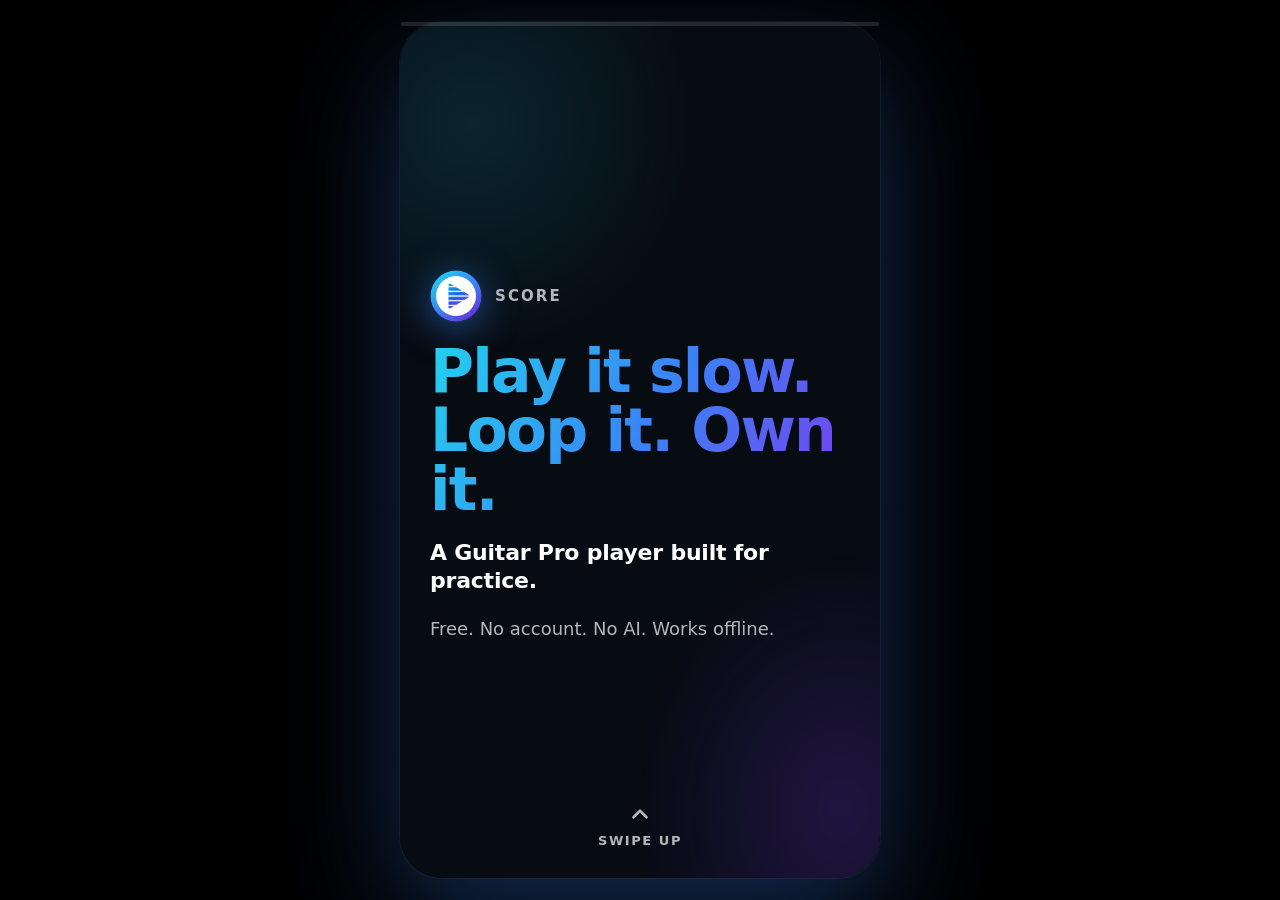
==== slides.html @ 5cded138 "Score v1.1.0: new sounds, guitar sound switch, fixes, logo, tour" ====
<!DOCTYPE html>
<html lang="en">
<head>
<meta charset="utf-8">
<meta name="viewport" content="width=device-width, initial-scale=1, viewport-fit=cover">
<title>Score in 2 minutes</title>
<meta name="description" content="A free Guitar Pro player for practice. Slow it down, loop a section, mute or solo tracks. No account, works offline.">
<meta name="theme-color" content="#070b12">
<link rel="icon" type="image/png" href="favicon.png">

<meta property="og:type" content="website">
<meta property="og:title" content="Score, play it slow, loop it, own it">
<meta property="og:description" content="A free Guitar Pro player for practice. Slow it down, loop a section, mute or solo tracks. No account, works offline.">
<meta property="og:image" content="https://rohittabs.github.io/score/icon-512.png">
<meta property="og:url" content="https://rohittabs.github.io/score/slides.html">
<meta name="twitter:card" content="summary_large_image">
<meta name="twitter:title" content="Score, play it slow, loop it, own it">
<meta name="twitter:description" content="A free Guitar Pro player for practice. Slow it down, loop a section, mute or solo tracks. No account, works offline.">
<meta name="twitter:image" content="https://rohittabs.github.io/score/icon-512.png">

<style>
:root{
  --bg:#070b12;
  --grad:linear-gradient(120deg,#22d3ee 0%,#3b82f6 52%,#7c3aed 100%);
  --muted:rgba(255,255,255,.7);
}
*{box-sizing:border-box;-webkit-tap-highlight-color:transparent}
html,body{margin:0;padding:0;height:100%;background:#000}
body{
  font-family:"SF Pro Display",-apple-system,BlinkMacSystemFont,"Segoe UI",system-ui,"Helvetica Neue",Arial,sans-serif;
  color:#fff;-webkit-font-smoothing:antialiased;text-rendering:optimizeLegibility;
}

.stage{height:100dvh;width:100%;display:flex;align-items:center;justify-content:center;background:#000;}
.feed{
  position:relative;height:100dvh;width:100%;max-width:480px;background:var(--bg);
  overflow-y:scroll;overflow-x:hidden;
  scroll-snap-type:y mandatory;scroll-behavior:smooth;
  -ms-overflow-style:none;scrollbar-width:none;
}
.feed::-webkit-scrollbar{display:none;width:0;height:0}
@media (min-width:520px){
  .stage{padding:22px}
  .feed{height:min(920px,calc(100dvh - 44px));border-radius:42px;box-shadow:0 40px 120px rgba(59,130,246,.32),0 0 0 1px rgba(255,255,255,.06);}
}

.slide{
  height:100dvh;width:100%;scroll-snap-align:start;scroll-snap-stop:always;
  display:flex;flex-direction:column;justify-content:flex-start;
  padding:calc(64px + env(safe-area-inset-top)) 30px calc(52px + env(safe-area-inset-bottom));
  position:relative;overflow-y:auto;overflow-x:hidden;
  -ms-overflow-style:none;scrollbar-width:none;
}
.slide::-webkit-scrollbar{display:none;width:0;height:0}
@media (min-width:520px){ .slide{height:min(920px,calc(100dvh - 44px))} }

.slide::after{content:"";position:absolute;inset:0;pointer-events:none;opacity:.9;
  background:radial-gradient(70% 40% at 15% 12%,rgba(34,211,238,.15),transparent 70%),radial-gradient(60% 42% at 92% 92%,rgba(124,58,237,.24),transparent 72%);}

.inner{position:relative;z-index:1;display:flex;flex-direction:column;gap:20px;margin:auto 0}

.rise{opacity:0;transform:translateY(26px);transition:opacity .7s cubic-bezier(.2,.8,.2,1),transform .7s cubic-bezier(.2,.8,.2,1)}
.slide.inview .rise{opacity:1;transform:none}
.slide.inview .rise:nth-child(2){transition-delay:.08s}
.slide.inview .rise:nth-child(3){transition-delay:.16s}
.slide.inview .rise:nth-child(4){transition-delay:.24s}
.slide.inview .rise:nth-child(5){transition-delay:.32s}
.slide.inview .rise:nth-child(6){transition-delay:.4s}
.slide.inview .rise:nth-child(7){transition-delay:.48s}

h1,h2,p,ul{margin:0}
.kicker{font-size:13px;font-weight:800;letter-spacing:.16em;text-transform:uppercase;color:var(--muted)}
h1{font-size:60px;font-weight:850;line-height:.98;letter-spacing:-.03em}
h2{font-size:37px;font-weight:820;line-height:1.08;letter-spacing:-.02em}
.lead{font-size:22px;font-weight:750;line-height:1.28;letter-spacing:-.01em}
p{font-size:18px;line-height:1.5;color:var(--muted);font-weight:500}
p strong{color:#fff;font-weight:750}
.gt{background:var(--grad);-webkit-background-clip:text;background-clip:text;color:transparent}
.stat{font-size:118px;font-weight:850;line-height:.86;letter-spacing:-.04em}
.stat.sm{font-size:82px}

.ladder{display:flex;flex-direction:column;gap:14px}
.ladder .item{display:flex;flex-direction:column;gap:8px}
.ladder .lab{display:flex;justify-content:space-between;font-size:17px;font-weight:700;gap:12px}
.ladder .lab .pct{color:var(--muted);font-weight:600;font-size:15px;text-align:right}
.ladder .bar{height:12px;border-radius:8px;background:rgba(255,255,255,.1);overflow:hidden}
.ladder .fill{height:100%;border-radius:8px;background:var(--grad);width:0;transition:width 1s cubic-bezier(.2,.8,.2,1)}
.slide.inview .ladder .fill{width:var(--w)}

.tones{display:flex;flex-direction:column;gap:13px}
.tone{background:rgba(255,255,255,.05);border:1px solid rgba(255,255,255,.1);border-radius:18px;padding:15px 17px}
.tone .t{font-size:13px;font-weight:800;letter-spacing:.12em;text-transform:uppercase;color:var(--muted);margin-bottom:6px}
.tone .q{font-size:18px;font-weight:750;letter-spacing:-.01em;line-height:1.3}

.grid{display:grid;grid-template-columns:1fr 1fr;gap:12px}
.gcell{background:rgba(255,255,255,.05);border:1px solid rgba(255,255,255,.1);border-radius:17px;padding:14px 15px}
.gcell .n{font-size:27px;font-weight:850;letter-spacing:-.02em;line-height:1}
.gcell .l{font-size:14px;color:var(--muted);font-weight:600;margin-top:5px;line-height:1.3}

.keys{display:grid;grid-template-columns:auto 1fr;gap:9px 14px;align-items:center}
.keys kbd{font-family:ui-monospace,"SF Mono",Menlo,monospace;font-size:14px;font-weight:700;color:#fff;background:rgba(255,255,255,.08);border:1px solid rgba(255,255,255,.16);border-bottom-width:3px;border-radius:9px;padding:5px 10px;text-align:center;white-space:nowrap}
.keys span{font-size:16px;font-weight:600;color:var(--muted)}

.tabstaff{position:relative;height:116px;border-radius:18px;background:rgba(255,255,255,.05);border:1px solid rgba(255,255,255,.1);overflow:hidden}
.tabstaff i{position:absolute;left:16px;right:16px;height:2px;background:rgba(255,255,255,.22)}
.tabstaff .loop{position:absolute;top:10px;bottom:10px;left:30%;width:38%;border-radius:10px;background:rgba(124,58,237,.3);border:2px solid #8b5cf6}
.tabstaff .head{position:absolute;top:10px;bottom:10px;left:30%;width:3px;border-radius:2px;background:#22d3ee;box-shadow:0 0 14px #22d3ee}
.slide.inview .tabstaff .head{animation:sweep 2.4s linear infinite}
@keyframes sweep{from{left:30%}to{left:68%}}

.cta{display:inline-flex;align-items:center;justify-content:center;gap:9px;background:var(--grad);color:#fff;font-size:19px;font-weight:800;padding:17px 26px;border-radius:16px;border:none;cursor:pointer;box-shadow:0 16px 40px -12px rgba(59,130,246,.75);text-decoration:none;font-family:inherit}
.cta:active{transform:scale(.98)}
.cta.ghost{background:rgba(255,255,255,.07);border:1px solid rgba(255,255,255,.16);box-shadow:none}
.copied{font-size:15px;font-weight:700;color:#3ddc97;opacity:0;transition:opacity .3s}
.copied.on{opacity:1}
.url{font-size:20px;font-weight:800;letter-spacing:-.01em;word-break:break-all}

.brandmark{display:flex;align-items:center;gap:13px}
.brandmark img{width:52px;height:52px;filter:drop-shadow(0 6px 18px rgba(59,130,246,.55))}
.brandmark span{font-size:15px;font-weight:800;letter-spacing:.14em;text-transform:uppercase;color:var(--muted)}

.progress{position:fixed;top:0;left:0;right:0;height:calc(4px + env(safe-area-inset-top));z-index:50;background:transparent;pointer-events:none}
.progress .track{position:absolute;top:env(safe-area-inset-top);left:0;right:0;height:4px;background:rgba(255,255,255,.12)}
.progress .barfill{position:absolute;top:env(safe-area-inset-top);left:0;height:4px;width:0;background:var(--grad);transition:width .2s ease}
@media (min-width:520px){
  .progress{max-width:480px;left:50%;transform:translateX(-50%);top:22px}
  .progress .track,.progress .barfill{top:0;border-radius:0 0 4px 4px}
  .progress{border-radius:42px 42px 0 0;overflow:hidden}
}

.swipe{position:absolute;left:0;right:0;bottom:calc(30px + env(safe-area-inset-bottom));display:flex;flex-direction:column;align-items:center;gap:6px;z-index:2;color:var(--muted)}
.swipe span{font-size:13px;font-weight:700;letter-spacing:.12em;text-transform:uppercase}
.swipe .chev{width:26px;height:26px;animation:bob 1.6s ease-in-out infinite}
@keyframes bob{0%,100%{transform:translateY(0);opacity:.55}50%{transform:translateY(-9px);opacity:1}}
.feed.scrolled .swipe{opacity:0;transition:opacity .4s}

@media (max-height:700px){
  h1{font-size:50px} h2{font-size:31px} .stat{font-size:92px} p{font-size:16.5px} .lead{font-size:20px}
  .slide{padding-top:calc(44px + env(safe-area-inset-top))}
}
@media (prefers-reduced-motion:reduce){
  .rise{transition:none;opacity:1;transform:none}
  .feed{scroll-behavior:auto}
  .swipe .chev{animation:none}
  .ladder .fill{transition:none}
  .slide.inview .tabstaff .head{animation:none}
}
</style>
</head>
<body>
<div class="progress"><div class="track"></div><div class="barfill" id="barfill"></div></div>
<div class="stage">
<div class="feed" id="feed">

  <section class="slide">
    <div class="inner">
      <div class="brandmark rise"><img src="icon-192.png" alt=""><span>Score</span></div>
      <h1 class="gt rise">Play it slow. Loop it. Own it.</h1>
      <p class="lead rise" style="color:#fff">A Guitar Pro player built for practice.</p>
      <p class="rise">Free. No account. No AI. Works offline.</p>
    </div>
    <div class="swipe">
      <svg class="chev" viewBox="0 0 24 24" fill="none" stroke="currentColor" stroke-width="2.4" stroke-linecap="round" stroke-linejoin="round"><path d="M18 15l-6-6-6 6"/></svg>
      <span>Swipe up</span>
    </div>
  </section>

  <section class="slide">
    <div class="inner">
      <p class="kicker rise">The thing every teacher repeats</p>
      <div class="stat gt rise">100%</div>
      <p class="lead rise" style="color:#fff">is the wrong speed to learn a song at.</p>
      <p class="rise">Fingers learn what they repeat. Play it fast and messy and that is what they keep. <strong>Play it slow and clean, then raise the tempo a little at a time.</strong></p>
    </div>
  </section>

  <section class="slide">
    <div class="inner">
      <p class="kicker rise">Step one</p>
      <h2 class="rise">Drop in any Guitar Pro file</h2>
      <p class="rise">Drag a tab onto the page, or tap Open. Every version since Guitar Pro 3 works.</p>
      <div class="grid rise">
        <div class="gcell"><div class="n gt">.gp</div><div class="l">Guitar Pro 7 and 8</div></div>
        <div class="gcell"><div class="n gt">.gpx</div><div class="l">Guitar Pro 6</div></div>
        <div class="gcell"><div class="n gt">.gp5 .gp4</div><div class="l">Guitar Pro 5 and 4</div></div>
        <div class="gcell"><div class="n gt">.gp3</div><div class="l">Guitar Pro 3</div></div>
      </div>
      <p class="rise">MusicXML and Capella files open too. Drop several at once and the rest go straight to your library.</p>
    </div>
  </section>

  <section class="slide">
    <div class="inner">
      <p class="kicker rise">Tempo</p>
      <h2 class="rise">Any speed from a quarter to double</h2>
      <p class="rise">The pitch never changes. The real BPM is always shown next to the percentage.</p>
      <div class="ladder rise">
        <div class="item"><div class="lab"><span>50%</span><span class="pct">Learn the notes</span></div><div class="bar"><div class="fill" style="--w:25%"></div></div></div>
        <div class="item"><div class="lab"><span>75%</span><span class="pct">Clean it up</span></div><div class="bar"><div class="fill" style="--w:50%"></div></div></div>
        <div class="item"><div class="lab"><span>100%</span><span class="pct">Song tempo</span></div><div class="bar"><div class="fill" style="--w:75%"></div></div></div>
        <div class="item"><div class="lab"><span>110%</span><span class="pct">Now it feels easy</span></div><div class="bar"><div class="fill" style="--w:100%"></div></div></div>
      </div>
      <p class="rise">Steps of 5%, from 25% to 200%. Press <strong>-</strong> and <strong>+</strong> on a keyboard, <strong>0</strong> to go back to 100%.</p>
    </div>
  </section>

  <section class="slide">
    <div class="inner">
      <p class="kicker rise">Loop</p>
      <h2 class="rise">Repeat only the hard bars</h2>
      <div class="tabstaff rise">
        <i style="top:18px"></i><i style="top:34px"></i><i style="top:50px"></i><i style="top:66px"></i><i style="top:82px"></i><i style="top:98px"></i>
        <div class="loop"></div><div class="head"></div>
      </div>
      <div class="tones rise">
        <div class="tone"><div class="t">With the mouse or a finger</div><div class="q">Drag across the bars in the music.</div></div>
        <div class="tone"><div class="t">With numbers</div><div class="q">Type "from bar 9 to bar 12" in the Loop panel.</div></div>
        <div class="tone"><div class="t">While it plays</div><div class="q">Press [ where it starts and ] where it ends.</div></div>
      </div>
    </div>
  </section>

  <section class="slide">
    <div class="inner">
      <p class="kicker rise">Time</p>
      <h2 class="rise">A metronome that follows the song</h2>
      <p class="rise">Turn the click on and it follows every tempo and time signature change in the file, at whatever speed you chose.</p>
      <p class="rise"><strong>Count-in</strong> gives you one bar of clicks before the music starts, so your hands are ready when the first note lands.</p>
      <p class="lead gt rise">M for metronome. C for count-in.</p>
    </div>
  </section>

  <section class="slide">
    <div class="inner">
      <p class="kicker rise">Tracks</p>
      <h2 class="rise">You are the mixing desk</h2>
      <div class="tones rise">
        <div class="tone"><div class="t">Mute</div><div class="q">Silence the guitar and play its part yourself over the band.</div></div>
        <div class="tone"><div class="t">Solo</div><div class="q">Hear one instrument alone to work out what it really plays.</div></div>
        <div class="tone"><div class="t">Volume</div><div class="q">A slider for every track, from silent up to 150%.</div></div>
        <div class="tone"><div class="t">Show</div><div class="q">Tick the tracks you want to read. One, several, or all.</div></div>
      </div>
    </div>
  </section>

  <section class="slide">
    <div class="inner">
      <p class="kicker rise">New in 1.1</p>
      <h2 class="rise">Three guitars to choose from</h2>
      <p class="rise">One tap changes every guitar track in the song. Bass, drums and everything else stay as written.</p>
      <div class="tones rise">
        <div class="tone"><div class="t">Acoustic</div><div class="q">Steel string guitar.</div></div>
        <div class="tone"><div class="t">Electric</div><div class="q">Clean electric, sampled from a real guitar through an amp.</div></div>
        <div class="tone"><div class="t">Nylon</div><div class="q">Classical guitar.</div></div>
      </div>
      <p class="rise">Or leave it on <strong>Original</strong> and hear the instruments the tab was written for.</p>
    </div>
  </section>

  <section class="slide">
    <div class="inner">
      <p class="kicker rise">Also new in 1.1</p>
      <h2 class="rise">Recorded instruments, not beeps</h2>
      <p class="rise">Version 1.0 played tiny looped fragments. Now every guitar, bass and drum is a recording of a real instrument that rings out the way a string does.</p>
      <div class="grid rise">
        <div class="gcell"><div class="n gt">128</div><div class="l">instruments</div></div>
        <div class="gcell"><div class="n gt">13</div><div class="l">drum kits</div></div>
        <div class="gcell"><div class="n gt">Room</div><div class="l">a touch of reverb, on or off</div></div>
        <div class="gcell"><div class="n gt">17 MB</div><div class="l">downloaded once, then kept</div></div>
      </div>
    </div>
  </section>

  <section class="slide">
    <div class="inner">
      <p class="kicker rise">Reading</p>
      <h2 class="rise">See it your way</h2>
      <div class="grid rise">
        <div class="gcell"><div class="n gt">Tab</div><div class="l">tab only, notes only, or both together</div></div>
        <div class="gcell"><div class="n gt">Page</div><div class="l">or one long horizontal strip</div></div>
        <div class="gcell"><div class="n gt">Zoom</div><div class="l">50% to 200%</div></div>
        <div class="gcell"><div class="n gt">Dark</div><div class="l">and light themes</div></div>
      </div>
      <p class="rise">A cursor follows the music and the page scrolls with it. Click any note to jump there.</p>
    </div>
  </section>

  <section class="slide">
    <div class="inner">
      <p class="kicker rise">Library</p>
      <h2 class="rise">It remembers where you were</h2>
      <p class="rise">Every file you open is kept on your device. Open it again from the Library with no internet at all.</p>
      <p class="rise"><strong>Score also remembers how you practiced each song:</strong> the tempo, the loop, which tracks were muted, soloed and shown.</p>
      <p class="lead gt rise">Come back tomorrow and carry on at 70%, bars 9 to 12.</p>
    </div>
  </section>

  <section class="slide">
    <div class="inner">
      <p class="kicker rise">On a laptop</p>
      <h2 class="rise">Hands stay on the guitar</h2>
      <div class="keys rise">
        <kbd>Space</kbd><span>Play or pause</span>
        <kbd>S</kbd><span>Stop, back to the start</span>
        <kbd>L</kbd><span>Loop on or off</span>
        <kbd>[ &nbsp;]</kbd><span>Loop start and end at this bar</span>
        <kbd>Esc</kbd><span>Clear the loop</span>
        <kbd>- &nbsp;+</kbd><span>Slower or faster by 5%</span>
        <kbd>&larr; &rarr;</kbd><span>Previous or next bar</span>
        <kbd>M &nbsp;C</kbd><span>Metronome, count-in</span>
        <kbd>T</kbd><span>Show or hide the side panel</span>
        <kbd>?</kbd><span>All shortcuts</span>
      </div>
    </div>
  </section>

  <section class="slide">
    <div class="inner">
      <p class="kicker rise">Nothing is sent anywhere</p>
      <h2 class="rise">There is no server</h2>
      <p class="rise">No account, no sign up, no tracking, no AI. Your tabs are read by your own browser and never uploaded.</p>
      <p class="rise">After the first visit Score works with the plane mode on. Add it to your home screen or Dock and it opens like any other app.</p>
      <p class="lead gt rise">Your files are nobody else's data.</p>
    </div>
  </section>

  <section class="slide">
    <div class="inner">
      <h2 class="rise">One thing to know</h2>
      <p class="rise">The library lives in your browser. <strong>Clear your browser data and the saved songs are gone.</strong></p>
      <p class="lead rise" style="color:#fff">Keep your original Guitar Pro files somewhere safe.</p>
      <p class="rise">Score is a place to practice them, not the only copy.</p>
    </div>
  </section>

  <section class="slide">
    <div class="inner">
      <div class="brandmark rise"><img src="icon-192.png" alt=""><span>Score</span></div>
      <h1 class="gt rise" style="font-size:66px">Press play.</h1>
      <p class="url rise">rohittabs.github.io/score</p>
      <p class="lead rise" style="color:#fff">Free forever. Drop in one tab, set it to 60%, loop four bars.</p>
      <div class="rise" style="display:flex;align-items:center;gap:14px;flex-wrap:wrap;margin-top:6px">
        <a class="cta" href="./index.html">Open Score</a>
        <button class="cta ghost" id="copyBtn">
          <svg width="19" height="19" viewBox="0 0 24 24" fill="none" stroke="currentColor" stroke-width="2.2" stroke-linecap="round" stroke-linejoin="round"><rect x="9" y="9" width="13" height="13" rx="2"/><path d="M5 15H4a2 2 0 0 1-2-2V4a2 2 0 0 1 2-2h9a2 2 0 0 1 2 2v1"/></svg>
          Copy link
        </button>
        <span class="copied" id="copied">Copied</span>
      </div>
    </div>
  </section>

</div>
</div>

<script>
(function(){
  var feed=document.getElementById('feed');
  var slides=[].slice.call(feed.querySelectorAll('.slide'));
  var barfill=document.getElementById('barfill');

  var io=new IntersectionObserver(function(entries){
    entries.forEach(function(e){ if(e.isIntersecting) e.target.classList.add('inview'); });
  },{root:feed,threshold:.55});
  slides.forEach(function(s){ io.observe(s); });
  slides[0].classList.add('inview');

  function onScroll(){
    var max=feed.scrollHeight-feed.clientHeight;
    var p=max>0?feed.scrollTop/max:0;
    barfill.style.width=(p*100)+'%';
    if(feed.scrollTop>40) feed.classList.add('scrolled');
  }
  feed.addEventListener('scroll',onScroll,{passive:true});
  onScroll();

  function idx(){ return Math.round(feed.scrollTop/slides[0].offsetHeight); }
  function goto(i){ i=Math.max(0,Math.min(slides.length-1,i)); feed.scrollTo({top:i*slides[0].offsetHeight,behavior:'smooth'}); }
  document.addEventListener('keydown',function(e){
    if(e.key==='ArrowDown'||e.key==='PageDown'||e.key===' '){ e.preventDefault(); goto(idx()+1); }
    else if(e.key==='ArrowUp'||e.key==='PageUp'){ e.preventDefault(); goto(idx()-1); }
    else if(e.key==='Home'){ e.preventDefault(); goto(0); }
    else if(e.key==='End'){ e.preventDefault(); goto(slides.length-1); }
  });

  var link='https://rohittabs.github.io/score';
  var btn=document.getElementById('copyBtn'), copied=document.getElementById('copied'), t;
  btn.addEventListener('click',function(){
    function ok(){ copied.classList.add('on'); clearTimeout(t); t=setTimeout(function(){copied.classList.remove('on');},1800); }
    if(navigator.clipboard&&navigator.clipboard.writeText){ navigator.clipboard.writeText(link).then(ok).catch(fallback); }
    else fallback();
    function fallback(){ var ta=document.createElement('textarea'); ta.value=link; ta.style.position='fixed'; ta.style.opacity='0'; document.body.appendChild(ta); ta.select(); try{document.execCommand('copy');}catch(e){} document.body.removeChild(ta); ok(); }
  });
})();
</script>
</body>
</html>
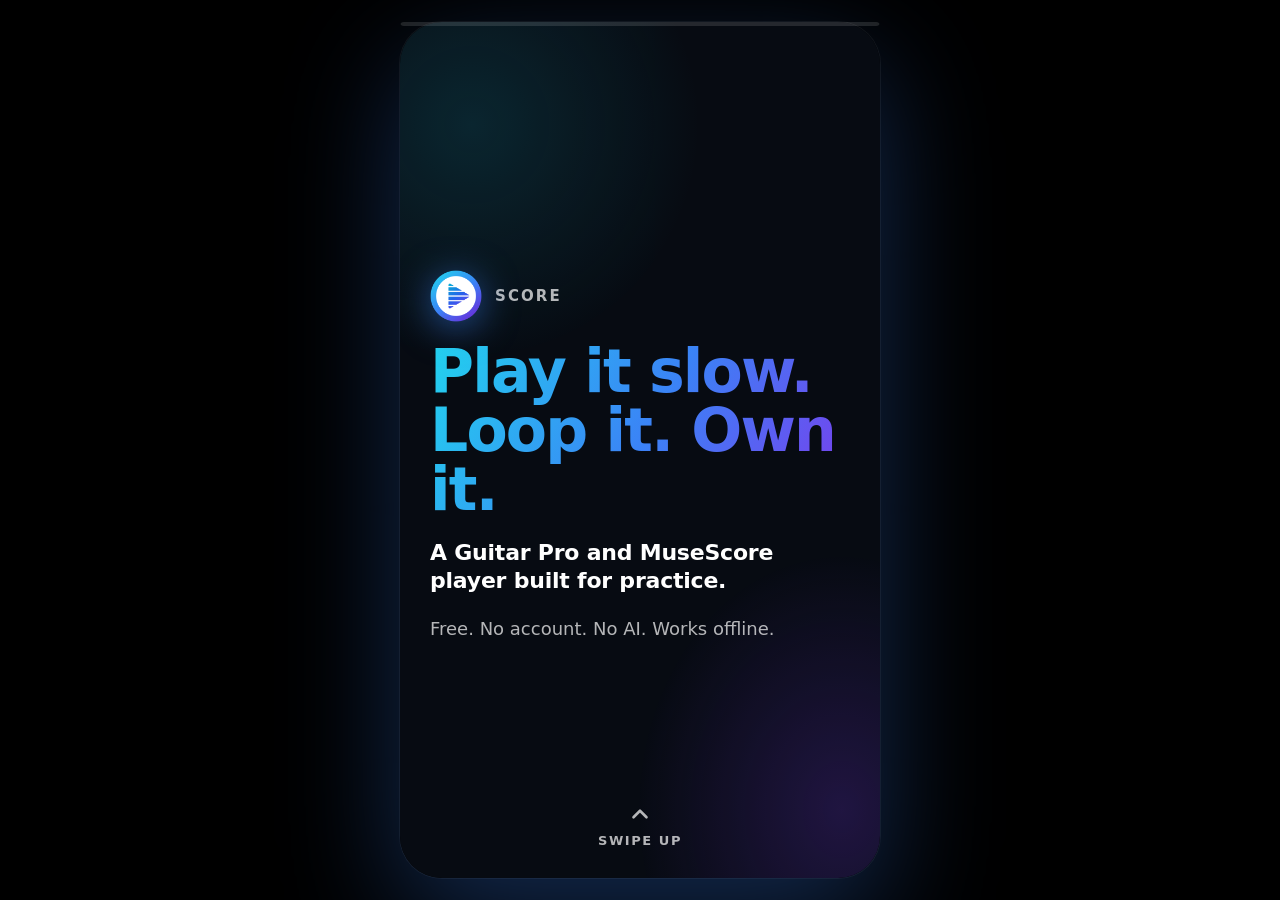
==== commit d9c2529e: "Score 1.2.0: MuseScore files, ukulele, tabs, bars per row" ====
--- a/slides.html
+++ b/slides.html
@@ -4,18 +4,18 @@
 <meta charset="utf-8">
 <meta name="viewport" content="width=device-width, initial-scale=1, viewport-fit=cover">
 <title>Score in 2 minutes</title>
-<meta name="description" content="A free Guitar Pro player for practice. Slow it down, loop a section, mute or solo tracks. No account, works offline.">
+<meta name="description" content="A free Guitar Pro and MuseScore player for practice. Slow it down, loop a section, mute or solo tracks. No account, works offline.">
 <meta name="theme-color" content="#070b12">
 <link rel="icon" type="image/png" href="favicon.png">
 
 <meta property="og:type" content="website">
 <meta property="og:title" content="Score, play it slow, loop it, own it">
-<meta property="og:description" content="A free Guitar Pro player for practice. Slow it down, loop a section, mute or solo tracks. No account, works offline.">
+<meta property="og:description" content="A free Guitar Pro and MuseScore player for practice. Slow it down, loop a section, mute or solo tracks. No account, works offline.">
 <meta property="og:image" content="https://rohittabs.github.io/score/icon-512.png">
 <meta property="og:url" content="https://rohittabs.github.io/score/slides.html">
 <meta name="twitter:card" content="summary_large_image">
 <meta name="twitter:title" content="Score, play it slow, loop it, own it">
-<meta name="twitter:description" content="A free Guitar Pro player for practice. Slow it down, loop a section, mute or solo tracks. No account, works offline.">
+<meta name="twitter:description" content="A free Guitar Pro and MuseScore player for practice. Slow it down, loop a section, mute or solo tracks. No account, works offline.">
 <meta name="twitter:image" content="https://rohittabs.github.io/score/icon-512.png">
 
 <style>
@@ -108,6 +108,20 @@
 .slide.inview .tabstaff .head{animation:sweep 2.4s linear infinite}
 @keyframes sweep{from{left:30%}to{left:68%}}
 
+.tabsdemo{display:flex;gap:6px;align-items:flex-end;padding:12px 12px 0;border-radius:18px 18px 0 0;background:rgba(255,255,255,.04);border:1px solid rgba(255,255,255,.1);border-bottom:0}
+.tabsdemo .tb{flex:1;min-width:0;display:flex;align-items:center;gap:6px;height:38px;padding:0 9px;border-radius:11px 11px 0 0;font-size:14px;font-weight:650;color:var(--muted);white-space:nowrap;overflow:hidden}
+.tabsdemo .tb b{font-family:ui-monospace,"SF Mono",Menlo,monospace;font-size:10px;font-weight:800;letter-spacing:.04em;padding:2px 5px;border-radius:5px;border:1px solid rgba(255,255,255,.2);color:rgba(255,255,255,.6)}
+.tabsdemo .tb span{overflow:hidden;text-overflow:ellipsis}
+.tabsdemo .tb.on{flex:1.4;background:rgba(255,255,255,.1);color:#fff;box-shadow:inset 0 2px 0 #22d3ee}
+.tabsdemo .tb.on b{border-color:#22d3ee;color:#22d3ee}
+.tabsheet{height:26px;border-radius:0 0 18px 18px;background:rgba(255,255,255,.1);border:1px solid rgba(255,255,255,.1);border-top:0}
+.rows{display:flex;flex-direction:column;gap:10px}
+.rows .cap{font-size:13px;font-weight:800;letter-spacing:.12em;text-transform:uppercase;color:var(--muted)}
+.rows .staff{position:relative;height:52px;border-radius:12px;background:rgba(255,255,255,.05);border:1px solid rgba(255,255,255,.1);overflow:hidden;display:flex}
+.rows .staff .bar{flex:1;position:relative;border-right:2px solid rgba(255,255,255,.28);background:repeating-linear-gradient(to bottom,transparent 0 9px,rgba(255,255,255,.2) 9px 10px)}
+.rows .staff .bar:last-child{border-right:0}
+.rows .staff .bar i{position:absolute;top:7px;bottom:7px;width:2px;border-radius:2px;background:#22d3ee}
+.rows.dense .staff .bar i{width:1.5px}
 .cta{display:inline-flex;align-items:center;justify-content:center;gap:9px;background:var(--grad);color:#fff;font-size:19px;font-weight:800;padding:17px 26px;border-radius:16px;border:none;cursor:pointer;box-shadow:0 16px 40px -12px rgba(59,130,246,.75);text-decoration:none;font-family:inherit}
 .cta:active{transform:scale(.98)}
 .cta.ghost{background:rgba(255,255,255,.07);border:1px solid rgba(255,255,255,.16);box-shadow:none}
@@ -156,7 +170,7 @@
     <div class="inner">
       <div class="brandmark rise"><img src="icon-192.png" alt=""><span>Score</span></div>
       <h1 class="gt rise">Play it slow. Loop it. Own it.</h1>
-      <p class="lead rise" style="color:#fff">A Guitar Pro player built for practice.</p>
+      <p class="lead rise" style="color:#fff">A Guitar Pro and MuseScore player built for practice.</p>
       <p class="rise">Free. No account. No AI. Works offline.</p>
     </div>
     <div class="swipe">
@@ -177,15 +191,49 @@
   <section class="slide">
     <div class="inner">
       <p class="kicker rise">Step one</p>
-      <h2 class="rise">Drop in any Guitar Pro file</h2>
-      <p class="rise">Drag a tab onto the page, or tap Open. Every version since Guitar Pro 3 works.</p>
+      <h2 class="rise">Drop in a Guitar Pro or MuseScore file</h2>
+      <p class="rise">Drag it onto the page, or tap Open. Every Guitar Pro version since 3 works, and MuseScore 3 and later.</p>
       <div class="grid rise">
         <div class="gcell"><div class="n gt">.gp</div><div class="l">Guitar Pro 7 and 8</div></div>
         <div class="gcell"><div class="n gt">.gpx</div><div class="l">Guitar Pro 6</div></div>
         <div class="gcell"><div class="n gt">.gp5 .gp4</div><div class="l">Guitar Pro 5 and 4</div></div>
         <div class="gcell"><div class="n gt">.gp3</div><div class="l">Guitar Pro 3</div></div>
-      </div>
-      <p class="rise">MusicXML and Capella files open too. Drop several at once and the rest go straight to your library.</p>
+        <div class="gcell"><div class="n gt">.mscz</div><div class="l">MuseScore 3, 4 and later</div></div>
+        <div class="gcell"><div class="n gt">.mscx</div><div class="l">MuseScore, uncompressed</div></div>
+      </div>
+      <p class="rise">MusicXML and Capella files open too.</p>
+    </div>
+  </section>
+
+  <section class="slide">
+    <div class="inner">
+      <p class="kicker rise">New in 1.2</p>
+      <h2 class="rise">Every song in its own tab</h2>
+      <div class="rise">
+        <div class="tabsdemo">
+          <div class="tb"><b>GP5</b><span>Riff</span></div>
+          <div class="tb on"><b>MSCZ</b><span>Etude</span></div>
+          <div class="tb"><b>GP</b><span>Solo</span></div>
+        </div>
+        <div class="tabsheet"></div>
+      </div>
+      <div class="tones rise">
+        <div class="tone"><div class="t">Open several</div><div class="q">Drop a handful of files at once. Each one gets a tab.</div></div>
+        <div class="tone"><div class="t">Switch</div><div class="q">Click a tab, or press Shift with the left or right arrow.</div></div>
+        <div class="tone"><div class="t">Each one remembers</div><div class="q">Its own tempo, loop, mix, bars per row and the spot you stopped at.</div></div>
+      </div>
+      <p class="rise">Close Score and open it again tomorrow: the same tabs are waiting.</p>
+    </div>
+  </section>
+
+  <section class="slide">
+    <div class="inner">
+      <p class="kicker rise">New in 1.2</p>
+      <h2 class="rise">MuseScore files, no export needed</h2>
+      <p class="rise">Open the <strong>.mscz</strong> straight from your MuseScore folder. Score translates it right in the browser.</p>
+      <div class="stat sm gt rise">121 / 133</div>
+      <p class="rise">MuseScore's own test scores that came out <strong>identical, note for note,</strong> to MuseScore's MusicXML export. The average match is 96%, and all 760 test files open.</p>
+      <p class="rise">Tab keeps its strings and frets, with bends, slides, hammer-ons, let ring and palm mute. Files from MuseScore 2 need one save in MuseScore 3 or 4 first.</p>
     </div>
   </section>
 
@@ -245,28 +293,29 @@
 
   <section class="slide">
     <div class="inner">
-      <p class="kicker rise">New in 1.1</p>
-      <h2 class="rise">Three guitars to choose from</h2>
-      <p class="rise">One tap changes every guitar track in the song. Bass, drums and everything else stay as written.</p>
-      <div class="tones rise">
-        <div class="tone"><div class="t">Acoustic</div><div class="q">Steel string guitar.</div></div>
-        <div class="tone"><div class="t">Electric</div><div class="q">Clean electric, sampled from a real guitar through an amp.</div></div>
-        <div class="tone"><div class="t">Nylon</div><div class="q">Classical guitar.</div></div>
-      </div>
-      <p class="rise">Or leave it on <strong>Original</strong> and hear the instruments the tab was written for.</p>
-    </div>
-  </section>
-
-  <section class="slide">
-    <div class="inner">
-      <p class="kicker rise">Also new in 1.1</p>
+      <p class="kicker rise">Guitar sound</p>
+      <h2 class="rise">Four guitars and a ukulele</h2>
+      <p class="rise">One tap changes every guitar and ukulele track in the song. Bass, drums and everything else stay as written.</p>
+      <div class="grid rise">
+        <div class="gcell"><div class="n gt">Acoustic</div><div class="l">steel string guitar</div></div>
+        <div class="gcell"><div class="n gt">Electric</div><div class="l">clean, recorded through an amp</div></div>
+        <div class="gcell"><div class="n gt">Nylon</div><div class="l">classical guitar</div></div>
+        <div class="gcell"><div class="n gt">Ukulele</div><div class="l">new in 1.2, a real tenor uke</div></div>
+      </div>
+      <p class="rise">On <strong>Ukulele</strong>, guitar parts move up into the ukulele's range. Leave it on <strong>Original</strong> for the instruments the file was written for, now with ukulele parts on a ukulele.</p>
+    </div>
+  </section>
+
+  <section class="slide">
+    <div class="inner">
+      <p class="kicker rise">The sound</p>
       <h2 class="rise">Recorded instruments, not beeps</h2>
-      <p class="rise">Version 1.0 played tiny looped fragments. Now every guitar, bass and drum is a recording of a real instrument that rings out the way a string does.</p>
+      <p class="rise">Every guitar, ukulele, bass and drum is a recording of a real instrument that rings out the way a string does.</p>
       <div class="grid rise">
         <div class="gcell"><div class="n gt">128</div><div class="l">instruments</div></div>
         <div class="gcell"><div class="n gt">13</div><div class="l">drum kits</div></div>
         <div class="gcell"><div class="n gt">Room</div><div class="l">a touch of reverb, on or off</div></div>
-        <div class="gcell"><div class="n gt">17 MB</div><div class="l">downloaded once, then kept</div></div>
+        <div class="gcell"><div class="n gt">17.5 MB</div><div class="l">downloaded once, then kept</div></div>
       </div>
     </div>
   </section>
@@ -287,10 +336,35 @@
 
   <section class="slide">
     <div class="inner">
+      <p class="kicker rise">New in 1.2</p>
+      <h2 class="rise">Bars per row</h2>
+      <p class="rise">Fast passages can squeeze four bars onto a line until the notes run together. Pick how many bars each row gets.</p>
+      <div class="rows dense rise">
+        <div class="cap">Auto</div>
+        <div class="staff">
+          <div class="bar"><i style="left:8%"></i><i style="left:20%"></i><i style="left:32%"></i><i style="left:44%"></i><i style="left:56%"></i><i style="left:68%"></i><i style="left:80%"></i><i style="left:92%"></i></div>
+          <div class="bar"><i style="left:8%"></i><i style="left:20%"></i><i style="left:32%"></i><i style="left:44%"></i><i style="left:56%"></i><i style="left:68%"></i><i style="left:80%"></i><i style="left:92%"></i></div>
+          <div class="bar"><i style="left:8%"></i><i style="left:20%"></i><i style="left:32%"></i><i style="left:44%"></i><i style="left:56%"></i><i style="left:68%"></i><i style="left:80%"></i><i style="left:92%"></i></div>
+          <div class="bar"><i style="left:8%"></i><i style="left:20%"></i><i style="left:32%"></i><i style="left:44%"></i><i style="left:56%"></i><i style="left:68%"></i><i style="left:80%"></i><i style="left:92%"></i></div>
+        </div>
+      </div>
+      <div class="rows rise">
+        <div class="cap">2 per row</div>
+        <div class="staff">
+          <div class="bar"><i style="left:8%"></i><i style="left:20%"></i><i style="left:32%"></i><i style="left:44%"></i><i style="left:56%"></i><i style="left:68%"></i><i style="left:80%"></i><i style="left:92%"></i></div>
+          <div class="bar"><i style="left:8%"></i><i style="left:20%"></i><i style="left:32%"></i><i style="left:44%"></i><i style="left:56%"></i><i style="left:68%"></i><i style="left:80%"></i><i style="left:92%"></i></div>
+        </div>
+      </div>
+      <p class="rise"><strong>Auto, or 1 to 6.</strong> Under Display in the side panel. Each song keeps its own setting.</p>
+    </div>
+  </section>
+
+  <section class="slide">
+    <div class="inner">
       <p class="kicker rise">Library</p>
       <h2 class="rise">It remembers where you were</h2>
       <p class="rise">Every file you open is kept on your device. Open it again from the Library with no internet at all.</p>
-      <p class="rise"><strong>Score also remembers how you practiced each song:</strong> the tempo, the loop, which tracks were muted, soloed and shown.</p>
+      <p class="rise"><strong>Score also remembers how you practiced each song:</strong> the tempo, the loop, the bars per row, which tracks were muted, soloed and shown.</p>
       <p class="lead gt rise">Come back tomorrow and carry on at 70%, bars 9 to 12.</p>
     </div>
   </section>
@@ -307,6 +381,7 @@
         <kbd>Esc</kbd><span>Clear the loop</span>
         <kbd>- &nbsp;+</kbd><span>Slower or faster by 5%</span>
         <kbd>&larr; &rarr;</kbd><span>Previous or next bar</span>
+        <kbd>Shift &larr; &rarr;</kbd><span>Previous or next tab</span>
         <kbd>M &nbsp;C</kbd><span>Metronome, count-in</span>
         <kbd>T</kbd><span>Show or hide the side panel</span>
         <kbd>?</kbd><span>All shortcuts</span>
@@ -318,7 +393,7 @@
     <div class="inner">
       <p class="kicker rise">Nothing is sent anywhere</p>
       <h2 class="rise">There is no server</h2>
-      <p class="rise">No account, no sign up, no tracking, no AI. Your tabs are read by your own browser and never uploaded.</p>
+      <p class="rise">No account, no sign up, no tracking, no AI. Your files are read by your own browser and never uploaded.</p>
       <p class="rise">After the first visit Score works with the plane mode on. Add it to your home screen or Dock and it opens like any other app.</p>
       <p class="lead gt rise">Your files are nobody else's data.</p>
     </div>
@@ -328,7 +403,7 @@
     <div class="inner">
       <h2 class="rise">One thing to know</h2>
       <p class="rise">The library lives in your browser. <strong>Clear your browser data and the saved songs are gone.</strong></p>
-      <p class="lead rise" style="color:#fff">Keep your original Guitar Pro files somewhere safe.</p>
+      <p class="lead rise" style="color:#fff">Keep your original Guitar Pro and MuseScore files somewhere safe.</p>
       <p class="rise">Score is a place to practice them, not the only copy.</p>
     </div>
   </section>
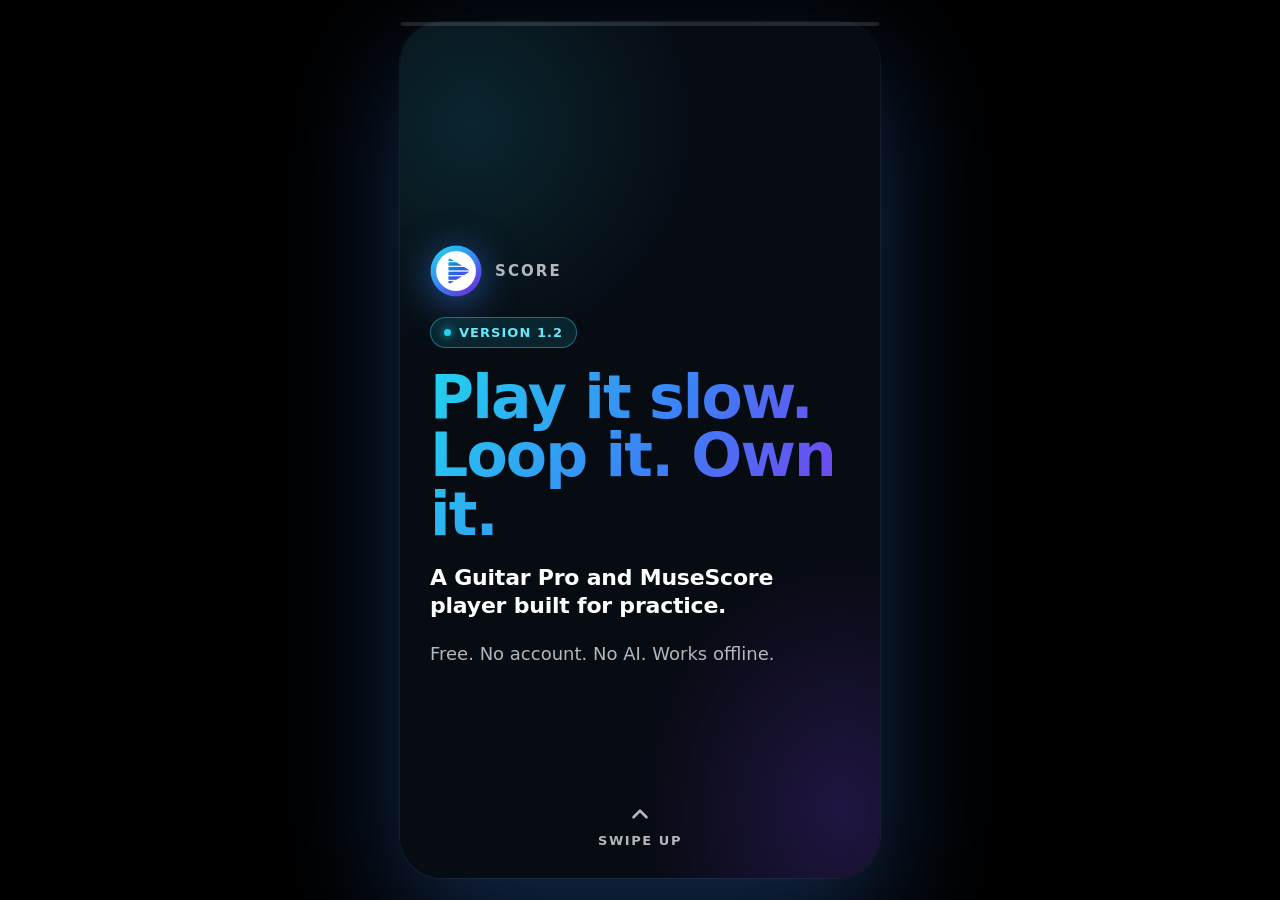
==== commit 36a06743: "Tour: what's new in 1.2 slide and version badge" ====
--- a/slides.html
+++ b/slides.html
@@ -122,6 +122,13 @@
 .rows .staff .bar:last-child{border-right:0}
 .rows .staff .bar i{position:absolute;top:7px;bottom:7px;width:2px;border-radius:2px;background:#22d3ee}
 .rows.dense .staff .bar i{width:1.5px}
+.badge{align-self:flex-start;display:inline-flex;align-items:center;gap:8px;padding:7px 13px;border-radius:999px;background:rgba(34,211,238,.12);border:1px solid rgba(34,211,238,.45);font-size:13px;font-weight:800;letter-spacing:.08em;text-transform:uppercase;color:#67e8f9}
+.badge i{width:7px;height:7px;border-radius:50%;background:#22d3ee;box-shadow:0 0 10px #22d3ee}
+.news{display:flex;flex-direction:column;gap:11px}
+.news .row{display:grid;grid-template-columns:44px 1fr;gap:13px;align-items:center;background:rgba(255,255,255,.05);border:1px solid rgba(255,255,255,.1);border-radius:17px;padding:13px 15px}
+.news .ic{width:44px;height:44px;border-radius:13px;display:flex;align-items:center;justify-content:center;background:var(--grad);font-size:15px;font-weight:850;letter-spacing:-.02em}
+.news .t{font-size:17px;font-weight:780;letter-spacing:-.01em;line-height:1.2}
+.news .d{font-size:14px;font-weight:600;color:var(--muted);margin-top:3px;line-height:1.3}
 .cta{display:inline-flex;align-items:center;justify-content:center;gap:9px;background:var(--grad);color:#fff;font-size:19px;font-weight:800;padding:17px 26px;border-radius:16px;border:none;cursor:pointer;box-shadow:0 16px 40px -12px rgba(59,130,246,.75);text-decoration:none;font-family:inherit}
 .cta:active{transform:scale(.98)}
 .cta.ghost{background:rgba(255,255,255,.07);border:1px solid rgba(255,255,255,.16);box-shadow:none}
@@ -169,6 +176,7 @@
   <section class="slide">
     <div class="inner">
       <div class="brandmark rise"><img src="icon-192.png" alt=""><span>Score</span></div>
+      <div class="badge rise"><i></i>Version 1.2</div>
       <h1 class="gt rise">Play it slow. Loop it. Own it.</h1>
       <p class="lead rise" style="color:#fff">A Guitar Pro and MuseScore player built for practice.</p>
       <p class="rise">Free. No account. No AI. Works offline.</p>
@@ -176,6 +184,20 @@
     <div class="swipe">
       <svg class="chev" viewBox="0 0 24 24" fill="none" stroke="currentColor" stroke-width="2.4" stroke-linecap="round" stroke-linejoin="round"><path d="M18 15l-6-6-6 6"/></svg>
       <span>Swipe up</span>
+    </div>
+  </section>
+
+  <section class="slide">
+    <div class="inner">
+      <p class="kicker rise">What's new in 1.2</p>
+      <h2 class="rise">Four new things</h2>
+      <div class="news rise">
+        <div class="row"><div class="ic">MS</div><div><div class="t">MuseScore files</div><div class="d">Open .mscz and .mscx from MuseScore 3, 4 and later</div></div></div>
+        <div class="row"><div class="ic">Uk</div><div><div class="t">Ukulele</div><div class="d">A real tenor ukulele, for ukulele parts and guitar parts</div></div></div>
+        <div class="row"><div class="ic">Tb</div><div><div class="t">Tabs</div><div class="d">Several songs open at once, each with its own settings</div></div></div>
+        <div class="row"><div class="ic">2</div><div><div class="t">Bars per row</div><div class="d">Give busy bars room: Auto, or 1 to 6 per line</div></div></div>
+      </div>
+      <p class="rise">Each one has its own slide below. Keep swiping for the whole tour.</p>
     </div>
   </section>
 
@@ -363,7 +385,7 @@
     <div class="inner">
       <p class="kicker rise">Library</p>
       <h2 class="rise">It remembers where you were</h2>
-      <p class="rise">Every file you open is kept on your device. Open it again from the Library with no internet at all.</p>
+      <p class="rise">Every file you open is kept on your device. Open it again from the Library with no internet at all, and the songs you had open in tabs come back by themselves.</p>
       <p class="rise"><strong>Score also remembers how you practiced each song:</strong> the tempo, the loop, the bars per row, which tracks were muted, soloed and shown.</p>
       <p class="lead gt rise">Come back tomorrow and carry on at 70%, bars 9 to 12.</p>
     </div>
@@ -413,7 +435,7 @@
       <div class="brandmark rise"><img src="icon-192.png" alt=""><span>Score</span></div>
       <h1 class="gt rise" style="font-size:66px">Press play.</h1>
       <p class="url rise">rohittabs.github.io/score</p>
-      <p class="lead rise" style="color:#fff">Free forever. Drop in one tab, set it to 60%, loop four bars.</p>
+      <p class="lead rise" style="color:#fff">Free forever. Drop in a song, set it to 60%, loop four bars.</p>
       <div class="rise" style="display:flex;align-items:center;gap:14px;flex-wrap:wrap;margin-top:6px">
         <a class="cta" href="./index.html">Open Score</a>
         <button class="cta ghost" id="copyBtn">
